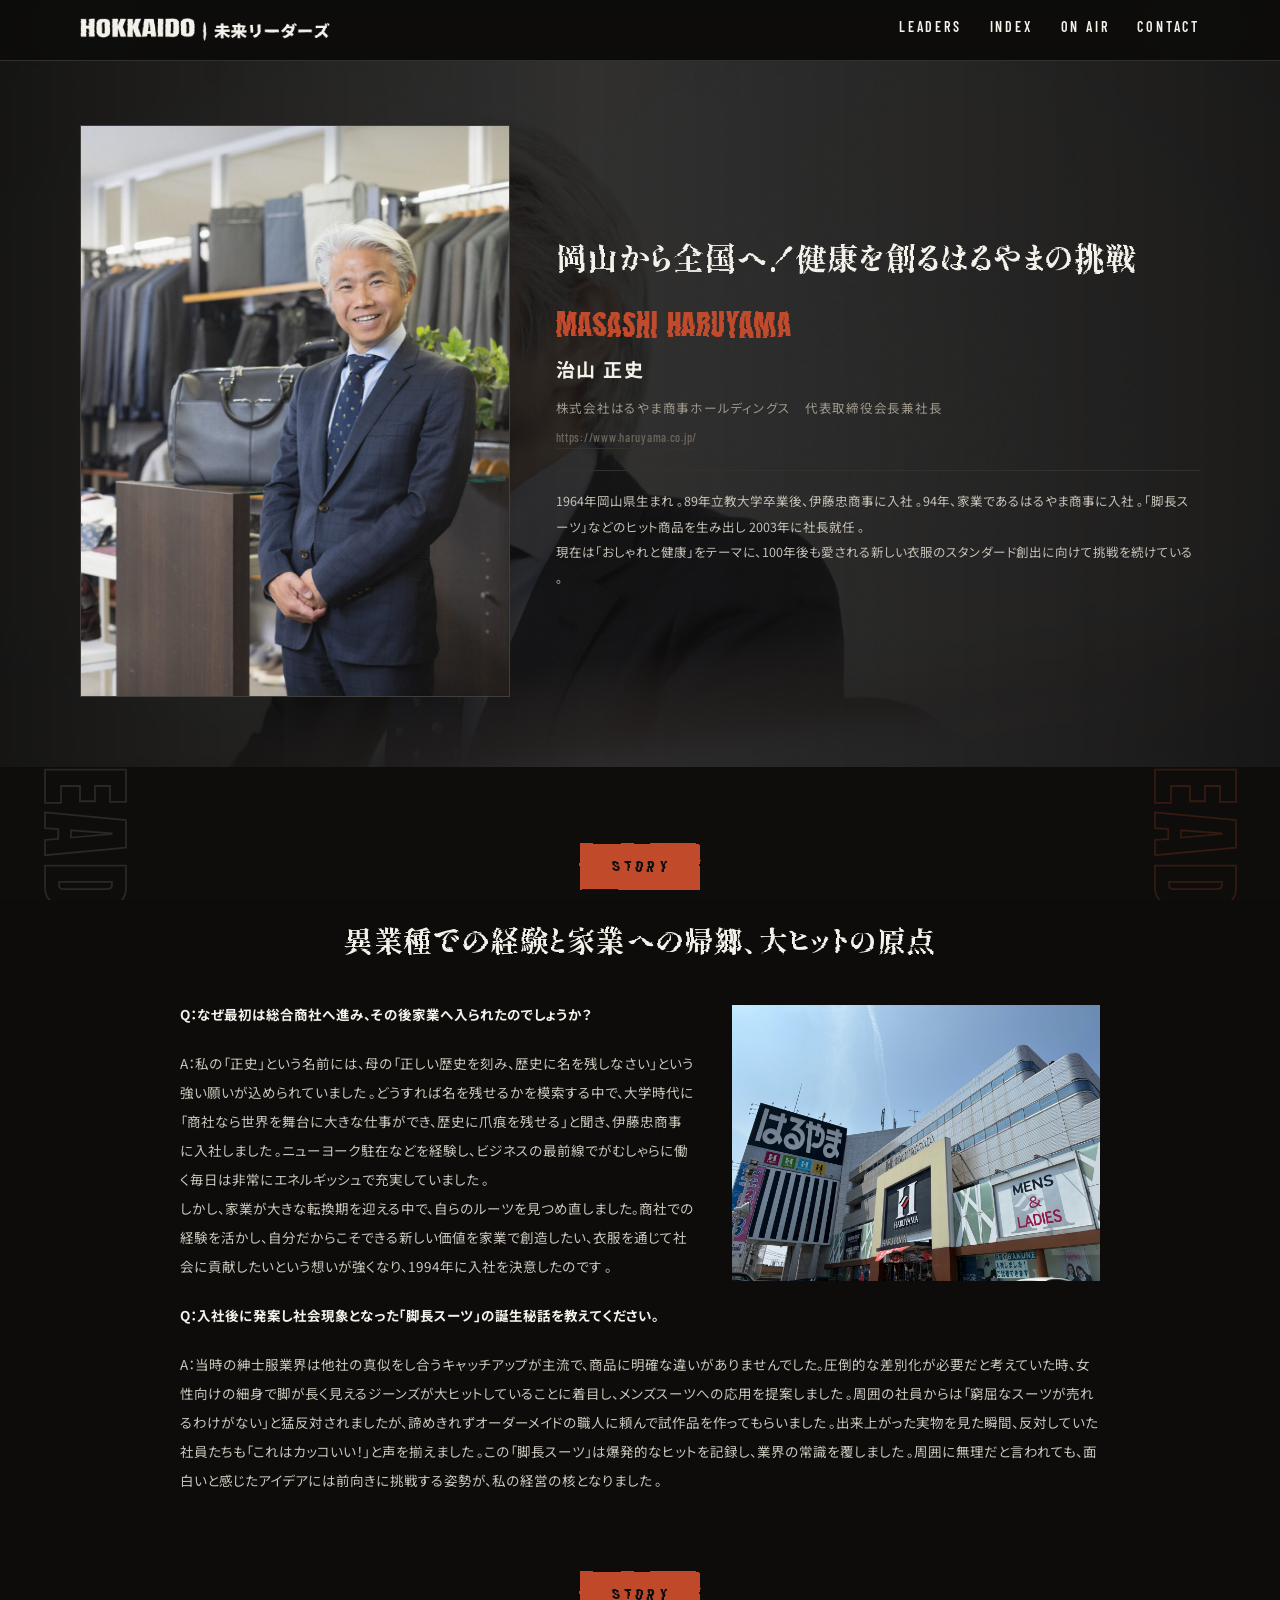
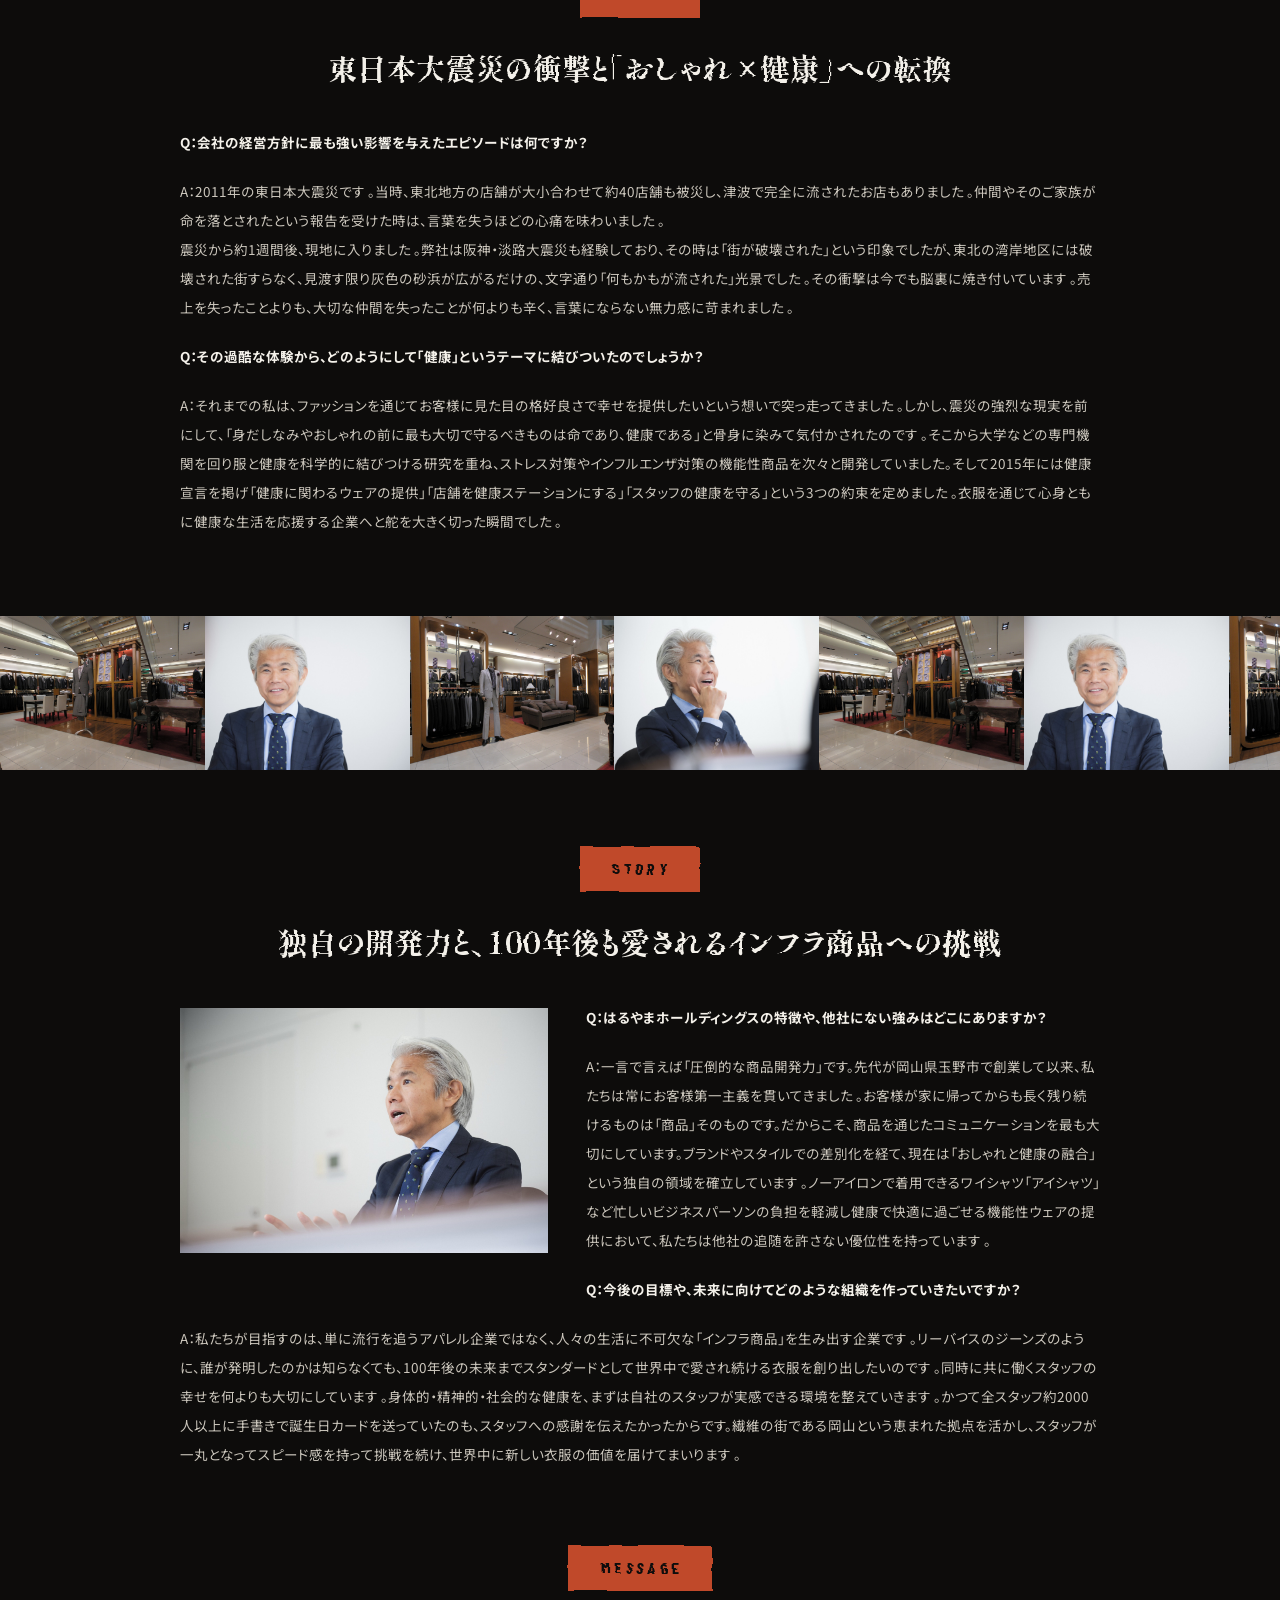
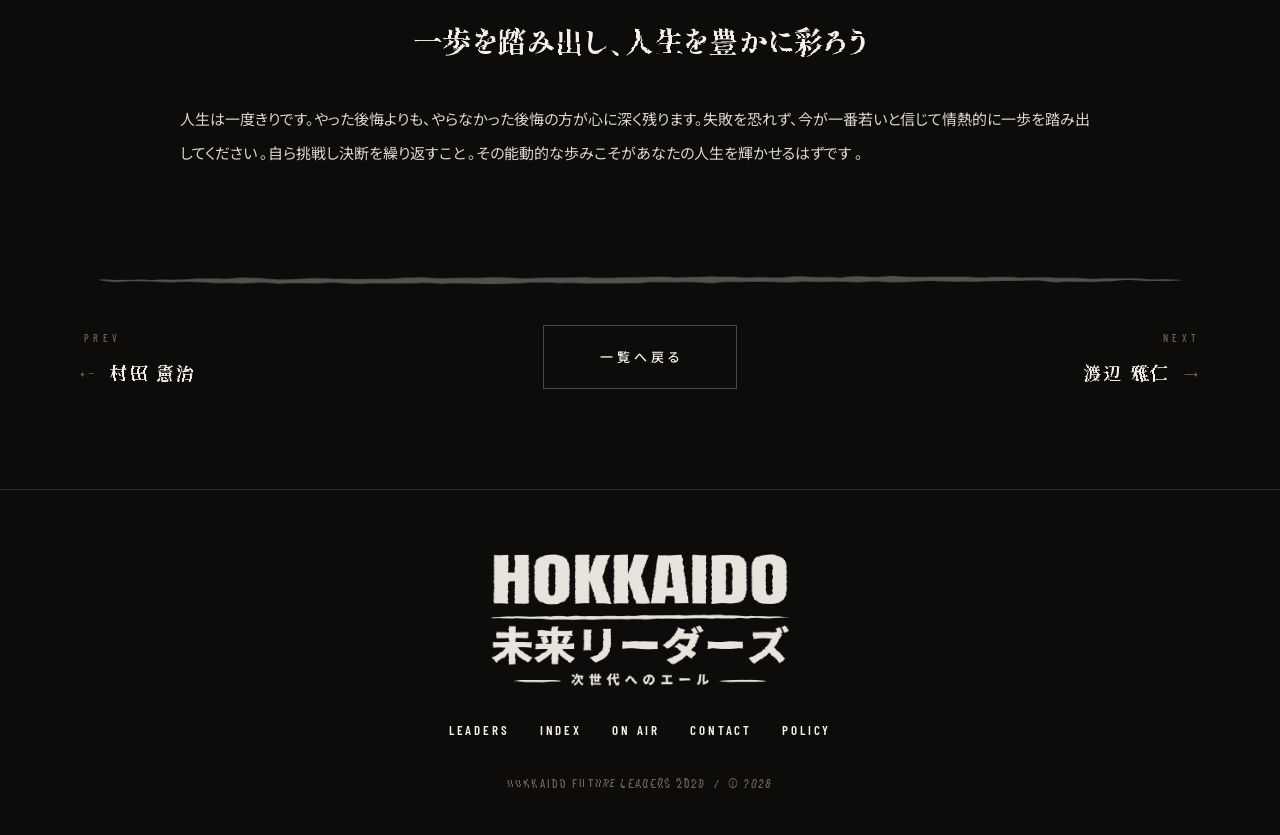
==== article.html @ ce57f274 "HOKKAIDO 未来リーダーズ 静的サイト一式 - トップ / 記事 / ポリシー / お問い合わせの 4 ページ - 記事は article.html?id=<slug> の 1 テンプレート +" ====
<!DOCTYPE html>
<html lang="ja">
<head>
<meta charset="utf-8">
<meta name="viewport" content="width=device-width,initial-scale=1">
<title>HOKKAIDO 未来リーダーズ</title>
<meta name="description" content="北海道には、未来を創造するリーダーがいる。各地で事業を営む30人の言葉を記録するインタビューメディア。">
<link rel="preconnect" href="https://fonts.googleapis.com">
<link rel="preconnect" href="https://fonts.gstatic.com" crossorigin>
<link href="https://fonts.googleapis.com/css2?family=Anton&family=Barlow+Condensed:wght@500;600;700&family=Noto+Sans+JP:wght@400;500;700;900&family=Shippori+Mincho:wght@600;800&display=swap" rel="stylesheet">
<link rel="stylesheet" href="assets/css/style.css">
</head>
<body>

<!-- ロゴと同じ荒れた質感をつくるフィルター群 -->
<svg class="u-defs" aria-hidden="true" focusable="false"><defs>
  <filter id="rough" x="-8%" y="-18%" width="116%" height="136%">
    <feTurbulence type="fractalNoise" baseFrequency="0.011 0.08" numOctaves="3" seed="7" result="n"/>
    <feDisplacementMap in="SourceGraphic" in2="n" scale="9" xChannelSelector="R" yChannelSelector="G"/>
  </filter>
  <filter id="rough-s" x="-6%" y="-14%" width="112%" height="128%">
    <feTurbulence type="fractalNoise" baseFrequency="0.018 0.11" numOctaves="2" seed="3" result="n"/>
    <feDisplacementMap in="SourceGraphic" in2="n" scale="4.2" xChannelSelector="R" yChannelSelector="G"/>
  </filter>
</defs></svg>

<header class="l-header">
  <div class="l-header__bar">
    <a class="l-header__logo" href="index.html"><img src="assets/img/logo_h_white.png" alt="HOKKAIDO 未来リーダーズ"></a>
    <nav class="l-header__nav">
      <a href="index.html#leaders">LEADERS</a><a href="index.html#index">INDEX</a>
      <a href="index.html#media">ON AIR</a><a href="contact.html">CONTACT</a>
    </nav>
  </div>
</header>

<!-- 中身は assets/js/data.js のデータから assets/js/article.js が生成します -->
<main id="article"></main>

<footer class="l-footer">
  <div class="l-wrap">
    <img class="l-footer__logo" src="assets/img/logo_white.png" alt="HOKKAIDO 未来リーダーズ">
    <nav class="l-footer__nav"><a href="index.html#leaders">LEADERS</a><a href="index.html#index">INDEX</a><a href="index.html#media">ON AIR</a><a href="contact.html">CONTACT</a><a href="policy.html">POLICY</a></nav>
    <p class="l-footer__cr">HOKKAIDO FUTURE LEADERS 2026 &nbsp;/&nbsp; &copy; 2026</p>
  </div>
</footer>

<script src="assets/js/site.js"></script>
<script src="assets/js/data.js"></script>
<script src="assets/js/article.js"></script>
</body>
</html>
---- assets/css/style.css ----
@charset "utf-8";

/* ============================================================
   Foundation
   ============================================================ */
:root{
  --bg:#0D0C0B;
  --panel:#1A1917;
  --panel-2:#211F1D;
  --line:#332F2B;
  --paper:#F4F1EA;
  --ash:#9C9689;
  --ash-2:#6B655C;
  --accent:#C0492A;

  --wrap:1200px;
  --gut:40px;

  --f-dp:"Anton",sans-serif;
  --f-en:"Barlow Condensed",sans-serif;
  --f-jp:"Noto Sans JP",sans-serif;
  --f-mc:"Shippori Mincho",serif;

  /* ロゴと同じ手描き罫線（mask 用。file:// でも読めるよう埋め込み） */
  --rule-wide:url("[data-uri]");
  --rule-short:url("[data-uri]");
}
*,*::before,*::after{box-sizing:border-box}
html{scroll-behavior:smooth;scroll-snap-type:y proximity}
/* 画面いっぱいの 2 セクションだけピタッと止める */
.p-hero,.p-intro{scroll-snap-align:start;scroll-snap-stop:always}
@media (max-width:1100px){html{scroll-snap-type:none}}
@media (prefers-reduced-motion:reduce){html{scroll-snap-type:none;scroll-behavior:auto}}
body{
  margin:0;background:var(--bg);color:var(--paper);
  font-family:var(--f-jp);line-height:1.9;
  font-feature-settings:"palt" 1;-webkit-font-smoothing:antialiased;
}
img{display:block;max-width:100%;height:auto}
a{color:inherit;text-decoration:none}
ul,ol,dl,dd{margin:0;padding:0;list-style:none}
h1,h2,h3,p,figure,dl{margin:0}

/* ============================================================
   Layout
   ============================================================ */
.l-wrap{max-width:var(--wrap);margin-inline:auto;padding-inline:var(--gut);position:relative;z-index:2}

/* ---- 縦に流れるロゴタイプ ---- */
.l-rail{position:fixed;top:0;height:100vh;width:270px;overflow:hidden;z-index:1;
  pointer-events:none;user-select:none}
.l-rail--left{left:0}
.l-rail--right{right:0}
.l-rail__track{position:absolute;top:0;left:0;writing-mode:vertical-rl;white-space:nowrap;
  font-family:var(--f-dp);font-weight:400;font-size:150px;line-height:270px;letter-spacing:.06em;
  color:transparent;-webkit-text-stroke:1.8px rgba(244,241,234,.12);
  animation:rail-scroll 150s linear infinite}
.l-rail--right .l-rail__track{animation-direction:reverse;
  -webkit-text-stroke-color:rgba(192,73,42,.22)}
@keyframes rail-scroll{from{transform:translateY(0)}to{transform:translateY(-50%)}}

/* ---- 1 文字ずつ出す（タイプライター） ---- */
.u-t{opacity:0;transition:opacity .28s ease}
.u-t.is-on{opacity:1}

/* ---- スクロール連動の出方（クラスは JS が付与） ---- */
.js-up{opacity:0;transform:translateY(22px);
  transition:opacity .8s ease,transform .8s cubic-bezier(.2,.7,.2,1)}
.js-left{opacity:0;transform:translateX(-26px);
  transition:opacity .7s ease,transform .7s cubic-bezier(.2,.7,.2,1)}
/* ワイプは要素自体を clip せず、上に被せた幕を動かす
   （clip-path で潰すと IntersectionObserver が画面外と判定してしまうため） */
.js-mask{position:relative;overflow:hidden}
.js-mask::after{content:"";position:absolute;inset:0;z-index:6;background:var(--bg);
  transform:translateY(0);transition:transform 1.05s cubic-bezier(.2,.7,.2,1)}
.js-pop{opacity:0;transform:scale(.92);
  transition:opacity .55s ease,transform .55s cubic-bezier(.2,1.3,.4,1)}
.js-up.is-in,.js-left.is-in,.js-pop.is-in{opacity:1;transform:none}
.js-mask.is-in::after{transform:translateY(-101%)}

/* ---- ヒーローの登場（CSS だけで完結） ---- */
.p-hero__logo{animation:hero-in 1.15s cubic-bezier(.2,.7,.2,1) both}
.p-hero__cap{animation:hero-in .9s .38s cubic-bezier(.2,.7,.2,1) both}
@keyframes hero-in{from{opacity:0;transform:translateY(28px) scale(.98)}to{opacity:1;transform:none}}

/* ---- 上端のスクロール進捗バー ---- */
.l-progress{position:fixed;top:0;left:0;right:0;height:2px;z-index:70;pointer-events:none}
.l-progress i{display:block;height:100%;width:0;background:var(--accent)}

@media (prefers-reduced-motion:reduce){
  .l-rail__track,.p-hero__track{animation:none}
  .p-hero__logo,.p-hero__cap{animation:none}
  .js-up,.js-left,.js-pop{opacity:1;transform:none;transition:none}
  .js-mask::after{display:none}
}
@media (max-width:1700px){.l-rail{width:220px}.l-rail__track{font-size:122px;line-height:220px}}
@media (max-width:1440px){.l-rail{width:170px}.l-rail__track{font-size:94px;line-height:170px}}
@media (max-width:1200px){.l-rail{width:120px}.l-rail__track{font-size:66px;line-height:120px}}
@media (max-width:900px){.l-rail{display:none}}

.l-header{position:sticky;top:0;z-index:60;background:rgba(13,12,11,.92);
  backdrop-filter:blur(8px);border-bottom:1px solid var(--line)}
.l-header__bar{max-width:var(--wrap);margin-inline:auto;padding:14px var(--gut);
  display:flex;align-items:center;justify-content:space-between;gap:24px;
  transition:padding .3s ease}
.l-header.is-scrolled .l-header__bar{padding-top:8px;padding-bottom:8px}
.l-header__logo img{width:250px;transition:width .3s ease}
.l-header.is-scrolled .l-header__logo img{width:200px}
.l-header__nav{display:flex;gap:28px;font-family:var(--f-en);font-weight:600;
  font-size:14px;letter-spacing:.2em}
.l-header__nav a{padding-bottom:3px;border-bottom:2px solid transparent;transition:.2s}
.l-header__nav a:hover{border-bottom-color:var(--accent)}

.l-footer{border-top:1px solid var(--line);padding:64px 0 40px;text-align:center}
.l-footer__logo{width:300px;margin-inline:auto;opacity:.95}
.l-footer__nav{display:flex;justify-content:center;gap:30px;margin-top:32px;
  font-family:var(--f-en);font-weight:600;font-size:13px;letter-spacing:.22em}
.l-footer__cr{margin-top:30px;font-family:var(--f-en);font-weight:500;
  font-size:12px;letter-spacing:.18em;color:var(--ash-2)}

/* ============================================================
   Component
   ============================================================ */
/* ---- ロゴと同じ荒れた輪郭 ----
   SVG フィルター（#rough / #rough-s）で見出しのエッジをちぎれた質感にする。
   小さい文字に掛けると可読性が落ちるので、表示用の大きな文字だけに当てる。 */
.u-defs{position:absolute;width:0;height:0;overflow:hidden}
.p-intro__key,
.p-display__ttl,
.c-shead__en,
.p-page__en{filter:url(#rough)}
.p-hero__cap,
.p-display__sub,
.p-lead__catch,
.p-lead__en,
.p-spot__ttl,
.p-art__prev em,.p-art__next em,
.c-p__jp,
.c-idx__row .en,
.l-footer__cr,
.c-chip,
.c-p__en{filter:url(#rough-s)}

/* 全面に薄いざらつきを重ねる */
.u-grain{position:fixed;inset:0;z-index:80;pointer-events:none;opacity:.07;
  mix-blend-mode:overlay;background-repeat:repeat;background-size:260px 260px;
  background-image:url("data:image/svg+xml;utf8,%3Csvg xmlns=\'http://www.w3.org/2000/svg\' width=\'260\' height=\'260\'%3E%3Cfilter id=\'g\'%3E%3CfeTurbulence type=\'fractalNoise\' baseFrequency=\'0.9\' numOctaves=\'4\' stitchTiles=\'stitch\'/%3E%3C/filter%3E%3Crect width=\'100%25\' height=\'100%25\' filter=\'url(%23g)\'/%3E%3C/svg%3E")}

/* ---- ロゴと同じ手描きの罫線 ----
   ロゴ素材（rule_wide / rule_short）を mask として使い、色だけ差し替えて罫線にする。
   直線の border を置き換えることで、ロゴの荒々しい質感を各所に効かせる。 */
.u-rule{--rule:var(--rule-wide);
  display:block;height:11px;background:currentColor;
  -webkit-mask:var(--rule) no-repeat center/100% 100%;
          mask:var(--rule) no-repeat center/100% 100%}

/* ---- ボタン共通 ----
   細いヘアライン枠。ホバーで左から白がスライドして反転し、字間がわずかに開く。
   個別の指定はフォントとサイズ、--ls（基準の字間）だけ上書きすれば揃います。 */
.c-btn,
.p-display__nav a,
.p-contact__btn,
.c-form__btn,
.p-art__idx,
.p-art__404 a{
  --ls:.24em;
  position:relative;z-index:0;display:inline-flex;align-items:center;justify-content:center;
  gap:16px;padding:18px 46px;background:transparent;color:var(--paper);cursor:pointer;
  border:1px solid rgba(244,241,234,.26);border-radius:0;letter-spacing:var(--ls);
  transition:color .35s ease,border-color .35s ease,letter-spacing .35s ease}
.c-btn::before,
.p-display__nav a::before,
.p-contact__btn::before,
.c-form__btn::before,
.p-art__idx::before,
.p-art__404 a::before{
  content:"";position:absolute;inset:0;z-index:-1;background:var(--paper);
  transform:scaleX(0);transform-origin:right center;
  transition:transform .45s cubic-bezier(.2,.7,.2,1)}
.c-btn:hover,
.p-display__nav a:hover,
.p-contact__btn:hover,
.c-form__btn:hover,
.p-art__idx:hover,
.p-art__404 a:hover{
  color:var(--bg);border-color:var(--paper);letter-spacing:calc(var(--ls) + .04em)}
.c-btn:hover::before,
.p-display__nav a:hover::before,
.p-contact__btn:hover::before,
.c-form__btn:hover::before,
.p-art__idx:hover::before,
.p-art__404 a:hover::before{transform:scaleX(1);transform-origin:left center}

.c-shead{position:relative;display:flex;align-items:baseline;gap:20px;
  padding-bottom:22px;margin-bottom:36px;color:var(--paper)}
.c-shead::after{content:"";position:absolute;left:0;right:0;bottom:0;height:10px;opacity:.34;
  background:currentColor;
  -webkit-mask:var(--rule-wide) no-repeat center/100% 100%;
          mask:var(--rule-wide) no-repeat center/100% 100%}
.c-shead__en{font-family:var(--f-dp);font-weight:400;font-size:38px;letter-spacing:.03em;line-height:1}
.c-shead__en--lg{font-size:34px;line-height:1.2}
.c-shead__ja{font-size:13px;color:var(--ash);letter-spacing:.2em}

/* ---- group heading : Forbes 式のキーライン ---- */

/* ---- person ---- */
.c-row{display:grid;grid-template-columns:repeat(5,1fr);gap:22px;align-items:start}
.c-p--down{margin-top:64px}
.c-p__ph{position:relative;aspect-ratio:3/4;overflow:hidden;background:var(--panel-2)}
.c-p__ph img{position:absolute;inset:0;width:100%;height:100%;object-fit:cover;object-position:50% 22%;
  z-index:1;transition:transform .55s}
.c-p__link:hover .c-p__ph img{transform:scale(1.045)}
.c-p__ph::after{content:"";position:absolute;inset:0;z-index:2;
  background:linear-gradient(to top,rgba(8,7,6,.9) 0%,rgba(8,7,6,0) 52%)}
.c-p__en{position:absolute;left:12px;bottom:11px;z-index:3;font-family:var(--f-dp);
  font-weight:400;font-size:22px;line-height:1.04;letter-spacing:.02em;color:var(--paper)}
.c-p__jp{font-size:16px;font-weight:700;letter-spacing:.08em;margin-top:13px}
.c-p__co{font-size:11.5px;line-height:1.7;color:var(--ash);margin-top:5px}
.c-p__co span{color:var(--ash-2)}
.c-p__link:hover .c-p__ph{filter:brightness(1.14)}
.c-p__jp,.c-p__co{transition:color .25s}
.c-p__link:hover .c-p__jp{color:var(--accent)}
.c-p__ph{transition:filter .35s}

/* ---- index list ---- */
.c-idx{border-top:1px solid var(--line)}
.c-idx__row a{display:grid;grid-template-columns:1.15fr .9fr 1.5fr .9fr;gap:18px;
  align-items:baseline;padding:14px 4px;border-bottom:1px solid var(--line);transition:background .18s}
.c-idx__row a:hover{background:var(--panel)}
.c-idx__row .en{font-family:var(--f-dp);font-size:14px;letter-spacing:.04em}
.c-idx__row .jp{font-size:14px;font-weight:700;letter-spacing:.06em}
.c-idx__row .co{font-size:12.5px;color:var(--ash)}
.c-idx__row .ar{font-family:var(--f-en);font-weight:600;font-size:12.5px;color:var(--ash-2);
  text-align:right;letter-spacing:.14em}

/* ============================================================
   Project
   ============================================================ */
/* ---- hero ---- */
.p-hero{position:relative;z-index:2;height:100vh;min-height:560px;overflow:hidden;display:flex;
  align-items:center;justify-content:center}
.p-hero__strip{position:absolute;inset:0;overflow:hidden}
.p-hero__track{display:flex;height:100%;width:max-content;
  animation-name:strip-scroll;animation-timing-function:linear;animation-iteration-count:infinite}
.p-hero__track img{flex:none;width:20vw;height:100%;object-fit:cover;object-position:50% 22%;
  filter:grayscale(1) contrast(1.08) brightness(.92);opacity:.62}
.p-hero__veil{position:absolute;inset:0;
  background:
    radial-gradient(58% 46% at 50% 50%,rgba(10,9,8,.86) 0%,rgba(10,9,8,.30) 100%),
    linear-gradient(to bottom,rgba(10,9,8,.58) 0%,rgba(10,9,8,.74) 58%,rgba(13,12,11,1) 100%)}
.p-hero__body{position:relative;z-index:3;text-align:center;padding:0 var(--gut)}
.p-hero__logo{width:660px;max-width:100%;margin-inline:auto}
.p-hero__cap{margin-top:30px;font-family:var(--f-jp);font-weight:700;
  font-size:15px;letter-spacing:.26em}

/* ---- intro ---- */
.p-intro{position:relative;background:var(--panel);overflow:hidden;
  min-height:100vh;display:flex;align-items:center;padding:96px 0}
.p-intro > .l-wrap{width:100%}
/* 和文コピーを縦書きにして中央へ */
.p-intro__grid{display:flex;justify-content:center;align-items:center}
.p-intro__copy{writing-mode:vertical-rl;text-orientation:mixed;
  font-family:var(--f-mc);font-weight:600;font-size:clamp(19px,1.95vw,31px);
  line-height:2.6;letter-spacing:.16em;text-align:start}

/* ---- display band : 巨大見出し + タブ ---- */
.p-display{position:relative;text-align:center;overflow:hidden;
  padding:clamp(120px,13vh,200px) 0 clamp(110px,11vh,170px)}
.p-display > .l-wrap{max-width:1440px}
.p-display__ttl{display:flex;align-items:center;justify-content:center;gap:clamp(20px,3vw,44px);
  font-family:var(--f-dp);font-weight:400;font-size:clamp(44px,6.4vw,106px);line-height:1;
  letter-spacing:.13em;text-indent:.13em}
.p-display__ttl::before,.p-display__ttl::after{content:"";flex:none;
  width:min(220px,15vw);height:13px;background:var(--accent);
  -webkit-mask:var(--rule-short) no-repeat center/100% 100%;
          mask:var(--rule-short) no-repeat center/100% 100%}
.p-display__ttl::after{transform:scaleX(-1)}
.p-display__sub{margin-top:clamp(20px,2.4vw,38px);font-family:var(--f-mc);font-weight:800;
  font-size:clamp(17px,1.9vw,30px);letter-spacing:.22em;text-indent:.22em}

/* グループへのボタン */
.p-display__nav{display:flex;flex-wrap:wrap;justify-content:center;gap:14px;
  margin-top:clamp(48px,5.5vw,84px)}
.p-display__nav a{--ls:.22em;font-family:var(--f-en);font-weight:700;font-size:15px;
  padding:15px 32px;text-indent:var(--ls)}

/* ---- groups : Forbes 式パネル ---- */
.p-group{padding:clamp(52px,6vw,88px) 0 0}
.c-ghead{position:relative;display:flex;align-items:baseline;gap:20px;
  padding:20px 4px;margin-bottom:0;color:var(--accent)}
.c-ghead::before,.c-ghead::after{content:"";position:absolute;left:0;right:0;height:11px;
  background:currentColor;
  -webkit-mask:var(--rule-wide) no-repeat center/100% 100%;
          mask:var(--rule-wide) no-repeat center/100% 100%}
.c-ghead::before{top:0}
.c-ghead::after{bottom:0;transform:scaleX(-1)}
.c-ghead__ttl{position:relative;font-family:var(--f-dp);font-weight:400;font-size:29px;
  letter-spacing:.06em;line-height:1.1;color:var(--accent)}
.c-panel{position:relative;background:var(--panel);padding:52px 34px 60px;overflow:hidden}
.c-row{position:relative;z-index:2}

/* ---- index / on air / contact ---- */
.p-index{padding:86px 0}
/* ---- 放送局のご紹介（バナー枠） ---- */
.p-media{background:var(--panel);padding:92px 0}
.p-media__lead{font-size:14.5px;line-height:2.2;color:#DAD6CD;max-width:760px}
.p-media__list{display:grid;grid-template-columns:repeat(2,1fr);gap:20px;margin-top:38px}
.c-bnr{display:flex;flex-direction:column;justify-content:center;min-height:186px;
  padding:26px 28px;background:var(--panel-2);border:1px solid var(--line);
  transition:border-color .25s,background .25s,transform .25s}
.c-bnr:hover{border-color:var(--accent);background:#252220;transform:translateY(-3px)}
.c-bnr__logo{display:block;margin-bottom:18px}
.c-bnr__logo img{height:46px;width:auto;max-width:100%;object-fit:contain}
.c-bnr__logo--blend img{mix-blend-mode:screen}   /* 黒背景つきロゴを地に馴染ませる */
.c-bnr__note{font-size:12px;color:var(--ash);letter-spacing:.06em}
.c-bnr__go{display:inline-flex;align-items:center;gap:12px;margin-top:16px;
  font-family:var(--f-en);font-weight:600;font-size:12.5px;letter-spacing:.22em;color:var(--ash-2)}
.c-bnr__go i{display:block;width:32px;height:1px;background:currentColor;transition:width .25s}
.c-bnr:hover .c-bnr__go{color:var(--accent)}
.c-bnr:hover .c-bnr__go i{width:54px}

.p-contact{padding:78px 0;text-align:center}
.p-contact__lead{font-size:15px;letter-spacing:.06em}
.p-contact__btn{--ls:.26em;margin-top:26px;font-family:var(--f-en);font-weight:600;font-size:15px}
.p-contact__btn i{display:block;width:36px;height:1px;background:currentColor;transition:width .3s}
.p-contact__btn:hover i{width:58px}

/* ---- 下層ページ（policy / contact） ---- */
.p-page{padding:72px 0 96px}
.p-page__head{position:relative;padding-bottom:26px;margin-bottom:48px;color:var(--paper)}
.p-page__head::after{content:"";position:absolute;left:0;right:0;bottom:0;height:10px;opacity:.34;
  background:currentColor;
  -webkit-mask:var(--rule-wide) no-repeat center/100% 100%;
          mask:var(--rule-wide) no-repeat center/100% 100%}
.p-page__en{font-family:var(--f-dp);font-weight:400;font-size:44px;line-height:1;letter-spacing:.08em}
.p-page__ja{margin-top:12px;font-size:13px;letter-spacing:.22em;color:var(--ash)}
.p-page__body{max-width:820px}
.p-page__lead{font-size:15px;line-height:2.2;color:#DAD6CD;max-width:820px}
.p-page__body h2{margin:44px 0 14px;padding-left:14px;font-size:17px;font-weight:700;
  letter-spacing:.06em;border-left:4px solid var(--accent)}
.p-page__body p{font-size:14.5px;line-height:2.15;color:#CBC6BC;margin-bottom:16px}
.p-page__body ul{margin:0 0 16px;padding-left:1.1em;list-style:disc}
.p-page__body li{font-size:14.5px;line-height:2.1;color:#CBC6BC;margin-bottom:4px}
.p-page__body a{color:var(--accent);border-bottom:1px solid currentColor;overflow-wrap:anywhere}
.p-page__spec{margin-top:48px;border-top:1px solid var(--line)}
.p-page__spec > div{display:grid;grid-template-columns:120px 1fr;gap:16px;
  padding:13px 0;border-bottom:1px solid var(--line)}
.p-page__spec dt{font-family:var(--f-en);font-weight:600;font-size:11.5px;
  letter-spacing:.2em;color:var(--ash-2)}
.p-page__spec dd{font-size:14px}

/* ---- フォーム ---- */
.c-form{max-width:720px;margin-top:36px}
.c-form__row{margin-bottom:26px}
.c-form__row label{display:flex;align-items:center;gap:10px;margin-bottom:9px;
  font-size:12.5px;letter-spacing:.12em;color:var(--ash)}
.c-form__req{padding:2px 8px;background:var(--accent);color:var(--bg);
  font-family:var(--f-en);font-weight:700;font-size:10px;letter-spacing:.14em}
.c-form input[type=text],.c-form input[type=email],.c-form select,.c-form textarea{
  width:100%;padding:14px 16px;background:var(--panel);color:var(--paper);
  border:1px solid var(--line);border-radius:0;font-family:inherit;font-size:14.5px;
  line-height:1.8;transition:border-color .25s,background .25s}
.c-form input:focus,.c-form select:focus,.c-form textarea:focus{
  outline:none;border-color:var(--accent);background:var(--panel-2)}
.c-form textarea{min-height:190px;resize:vertical}
.c-form__check{display:flex;align-items:flex-start;gap:11px;font-size:13.5px;
  line-height:1.9;color:#CBC6BC;margin:30px 0}
.c-form__check input{margin-top:6px;accent-color:var(--accent)}
.c-form__btn{--ls:.26em;font-family:var(--f-en);font-weight:700;font-size:15px}
.c-form__btn i{display:block;width:34px;height:1px;background:currentColor;transition:width .3s}
.c-form__btn:hover i{width:56px}
.c-form__note{margin-top:20px;font-size:12.5px;line-height:2;color:var(--ash-2)}

@media (max-width:680px){
  .p-page__en{font-size:30px}
  .p-page__spec > div{grid-template-columns:1fr;gap:4px}
}

/* ---- article ---- */
/* ヒーロー（背景写真＋人物） */
.p-lead{position:relative;z-index:2;padding:64px 0 70px;overflow:hidden}
.p-lead__bg{position:absolute;inset:0;z-index:0}
.p-lead__bg img{width:100%;height:118%;position:absolute;top:-9%;left:0;
  object-fit:cover;filter:saturate(.72);will-change:transform}
.p-lead__bg::after{content:"";position:absolute;inset:0;
  background:linear-gradient(to right,rgba(13,12,11,.95) 0%,rgba(13,12,11,.84) 46%,rgba(13,12,11,.93) 100%)}
.p-lead__grid{display:grid;grid-template-columns:.8fr 1.2fr;gap:46px;align-items:center}
.p-lead__ph{aspect-ratio:3/4;overflow:hidden;background:var(--panel-2);
  border:1px solid rgba(244,241,234,.14)}
.p-lead__ph img{width:100%;height:100%;object-fit:cover;object-position:50% 22%}
.p-lead__catch{font-family:var(--f-mc);font-weight:800;font-size:31px;line-height:1.62;
  margin:0 0 28px;letter-spacing:.02em}
.p-lead__en{font-family:var(--f-dp);font-weight:400;font-size:29px;line-height:1.1;
  letter-spacing:.03em;color:var(--accent)}
.p-lead__jp{font-size:19px;font-weight:700;letter-spacing:.1em;margin-top:9px}
.p-lead__co{font-size:12.5px;line-height:1.9;color:var(--ash);margin-top:9px;letter-spacing:.06em}
.p-lead__site{display:inline-block;margin-top:5px;font-family:var(--f-en);font-weight:500;
  font-size:12px;letter-spacing:.06em;color:var(--ash-2);border-bottom:1px solid var(--line);
  overflow-wrap:anywhere}
.p-lead__prof{font-size:12.5px;line-height:2.05;color:#C4BFB5;margin-top:20px;
  padding-top:17px;border-top:1px solid var(--line)}

/* SPOTLIGHT 章 */
.p-spot{padding:76px 0 0}
.c-chip{display:block;width:fit-content;margin-inline:auto;padding:8px 28px;
  background:var(--accent);color:var(--bg);font-family:var(--f-en);font-weight:700;
  font-size:16px;letter-spacing:.28em;text-indent:.28em}
.p-spot__ttl{margin-top:26px;text-align:center;font-family:var(--f-mc);font-weight:800;
  font-size:29px;line-height:1.6;letter-spacing:.02em}
.p-spot__text{max-width:920px;margin:38px auto 0}
.p-spot__text::after{content:"";display:block;clear:both}
.p-spot__ph{width:40%;margin:5px 0 24px 38px;float:right}
.p-spot__ph--l{float:left;margin:5px 38px 24px 0}
.p-spot__ph img{width:100%}
.p-spot__text p{font-size:13.5px;line-height:2.15;color:#CBC6BC;margin-bottom:20px}
.p-spot__text p:last-child{margin-bottom:0}
.p-spot__q{color:var(--paper)!important;font-weight:700}
.p-spot--msg .p-spot__text p{font-size:15px;line-height:2.3;color:#DAD6CD}

/* 全幅フォトストリップ（連続スクロール） */
.p-strip{position:relative;z-index:2;margin-top:80px;overflow:hidden}
.p-strip__track{display:flex;width:max-content;
  animation-name:strip-scroll;animation-timing-function:linear;animation-iteration-count:infinite}
.p-strip img{flex:none;width:16vw;aspect-ratio:4/3;object-fit:cover}
@keyframes strip-scroll{from{transform:translateX(0)}to{transform:translateX(-50%)}}
@media (prefers-reduced-motion:reduce){
  .p-strip{overflow-x:auto}
  .p-strip__track{animation:none}
}

/* データが見つからないとき */
.p-art__404{padding:120px 0;text-align:center}
.p-art__404 p{font-size:15px;color:var(--ash)}
.p-art__404 a{--ls:.22em;margin-top:24px;font-family:var(--f-en);font-weight:600;
  font-size:13px;text-indent:var(--ls)}

/* 前後ナビ */
.p-art__nav{position:relative;margin-top:104px;padding:50px 0 100px;
  display:grid;grid-template-columns:1fr auto 1fr;align-items:center;gap:44px}
.p-art__nav::before{content:"";position:absolute;left:0;right:0;top:0;height:10px;opacity:.3;
  background:var(--paper);
  -webkit-mask:var(--rule-wide) no-repeat center/100% 100%;
          mask:var(--rule-wide) no-repeat center/100% 100%}
.p-art__prev,.p-art__next{display:grid;gap:11px;color:var(--paper);
  transition:transform .4s cubic-bezier(.2,.7,.2,1),color .3s}
.p-art__prev{justify-self:start}
.p-art__next{justify-self:end;text-align:right}
.p-art__prev span,.p-art__next span{font-family:var(--f-en);font-weight:500;font-size:10.5px;
  letter-spacing:.4em;text-indent:.4em;color:var(--ash-2)}
.p-art__prev em,.p-art__next em{display:flex;align-items:baseline;gap:14px;font-style:normal;
  font-family:var(--f-mc);font-weight:800;font-size:18px;letter-spacing:.1em;line-height:1.5}
.p-art__next em{justify-content:flex-end}
.p-art__prev i,.p-art__next i{font-style:normal;font-size:14px;color:var(--ash-2);
  transition:color .3s}
.p-art__prev:hover{transform:translateX(-6px)}
.p-art__next:hover{transform:translateX(6px)}
.p-art__prev:hover i,.p-art__next:hover i{color:var(--accent)}

/* 一覧へ戻る */
.p-art__idx{--ls:.3em;padding:19px 52px;font-size:13px;font-weight:500;
  white-space:nowrap;text-indent:var(--ls)}

/* ============================================================
   Responsive
   ============================================================ */
@media (max-width:1100px){
  .p-lead__grid{grid-template-columns:1fr;gap:30px}
  .p-lead__ph{max-width:340px;aspect-ratio:3/4}
  .p-spot__ph{width:46%}
  .p-strip img{width:30vw}
  .p-intro__copy{font-size:clamp(18px,3.6vw,24px);line-height:2.3;letter-spacing:.12em}
  .c-panel{padding:40px 20px 46px}
  .c-row{grid-template-columns:repeat(3,1fr);gap:30px}
  .c-p--down{margin-top:0}
  .p-intro__grid{grid-template-columns:1fr;gap:34px}
  .p-media__list{grid-template-columns:1fr}
  .p-hero{height:100vh;min-height:480px}
  .p-hero__track img{width:30vw}
  .p-intro{min-height:auto;padding:78px 0}
}
@media (max-width:680px){
  .p-display{padding:78px 0 64px}
  .p-display__ttl{font-size:32px;gap:14px}
  .p-display__sub{font-size:15px}
  .p-display__nav{gap:8px}
  .p-display__nav a{padding:12px 18px;font-size:12.5px}
  :root{--gut:22px}
  .l-header__logo img{width:190px}
  .l-header__nav{display:none}
  .c-row{grid-template-columns:repeat(2,1fr);gap:22px}
  .p-hero{height:100svh;min-height:420px}
  .p-hero__track img{width:52vw}
  .p-hero__logo{width:100%}
  .p-hero__cap{font-size:12px;letter-spacing:.18em}
  .p-intro__key{font-size:28px}
  .p-intro__copy{font-size:16px;line-height:2.1}
  .c-ghead__ttl,.c-ghead__no{font-size:22px}
  .c-idx__row a{grid-template-columns:1fr;row-gap:2px}
  .c-idx__row .ar{text-align:left}
  .c-shead__en{font-size:28px}
  .p-lead__catch{font-size:22px}
  .p-lead__en{font-size:23px}
  .p-spot__ttl{font-size:21px}
  .p-art__nav{grid-template-columns:1fr;gap:26px;padding:32px 0 72px;justify-items:center}
  .p-art__prev,.p-art__next{justify-self:center;text-align:center}
  .p-art__prev em,.p-art__next em{justify-content:center;font-size:16px}
  .p-art__prev span,.p-art__next span{text-align:center}
  .p-art__idx{padding:16px 32px;letter-spacing:.22em}
  .p-strip img{width:46vw}
  .p-spot__ph{float:none;width:100%;margin:0 0 24px}
}
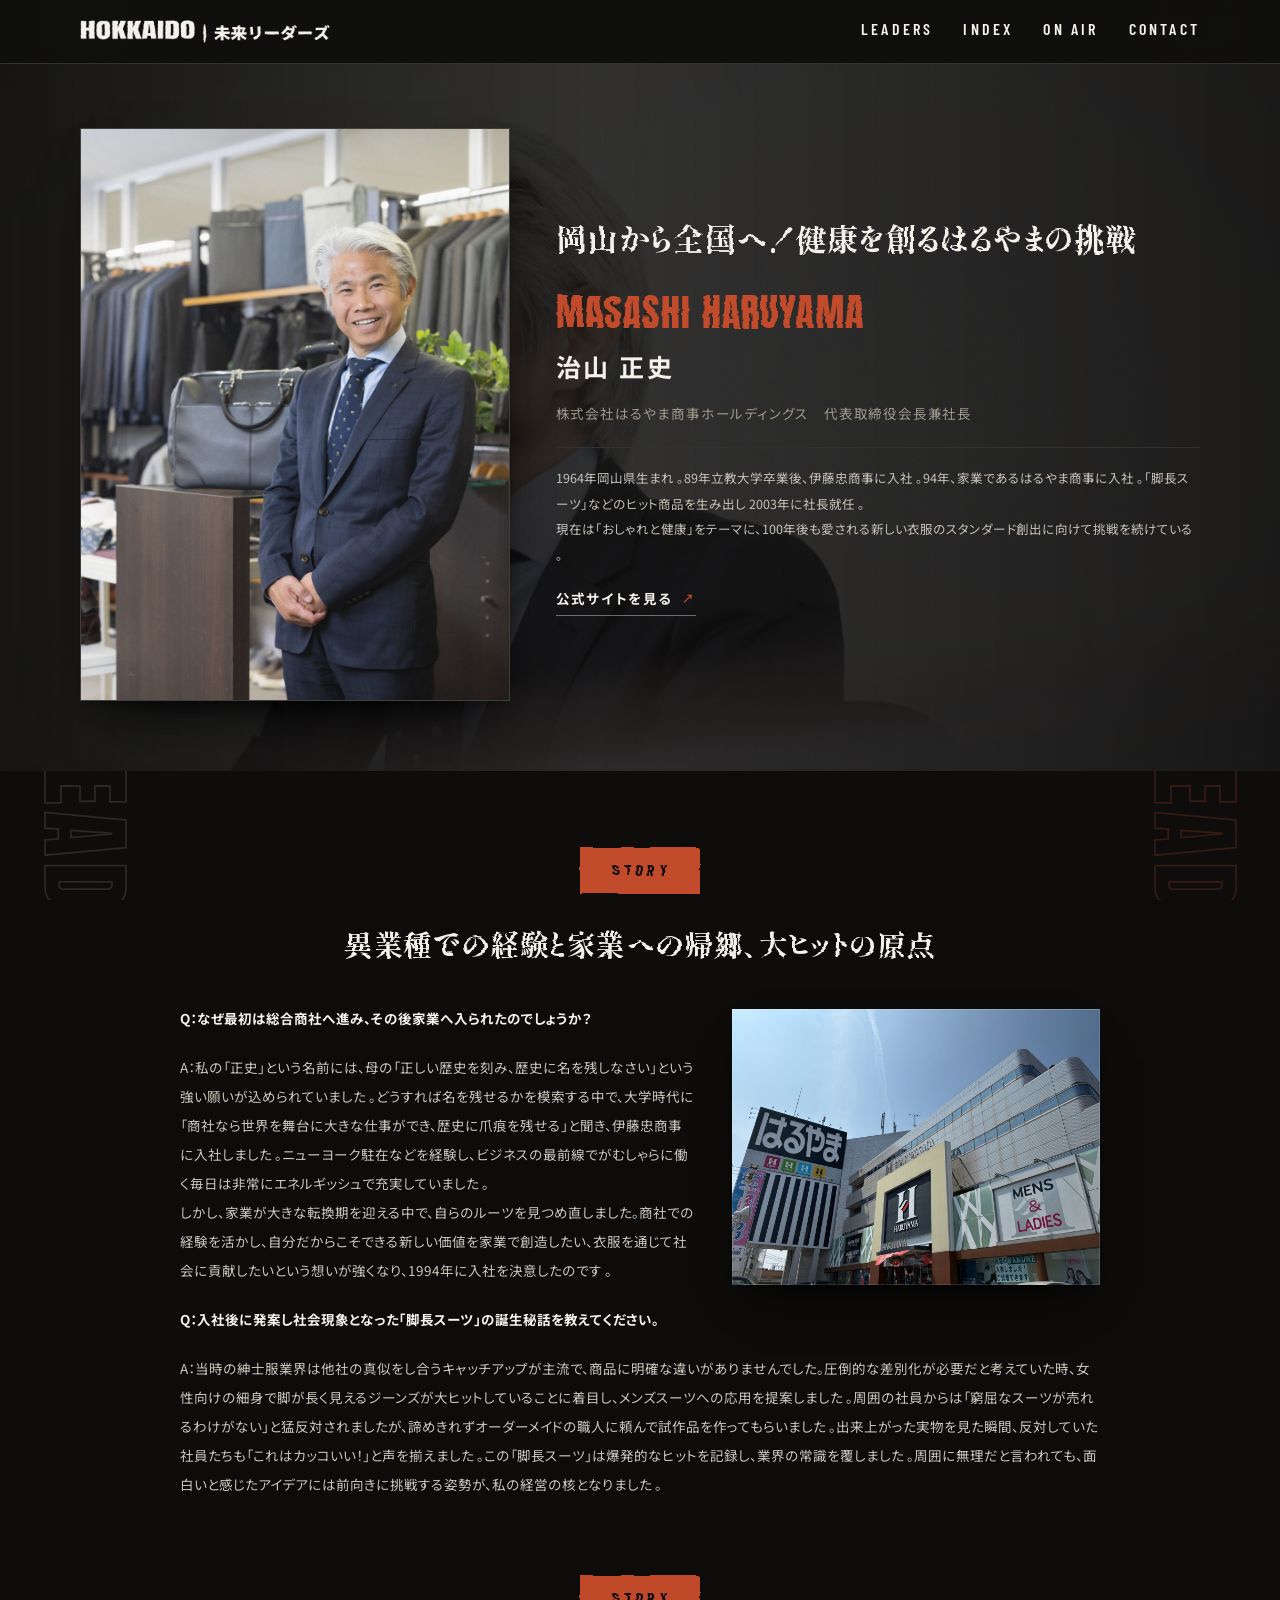
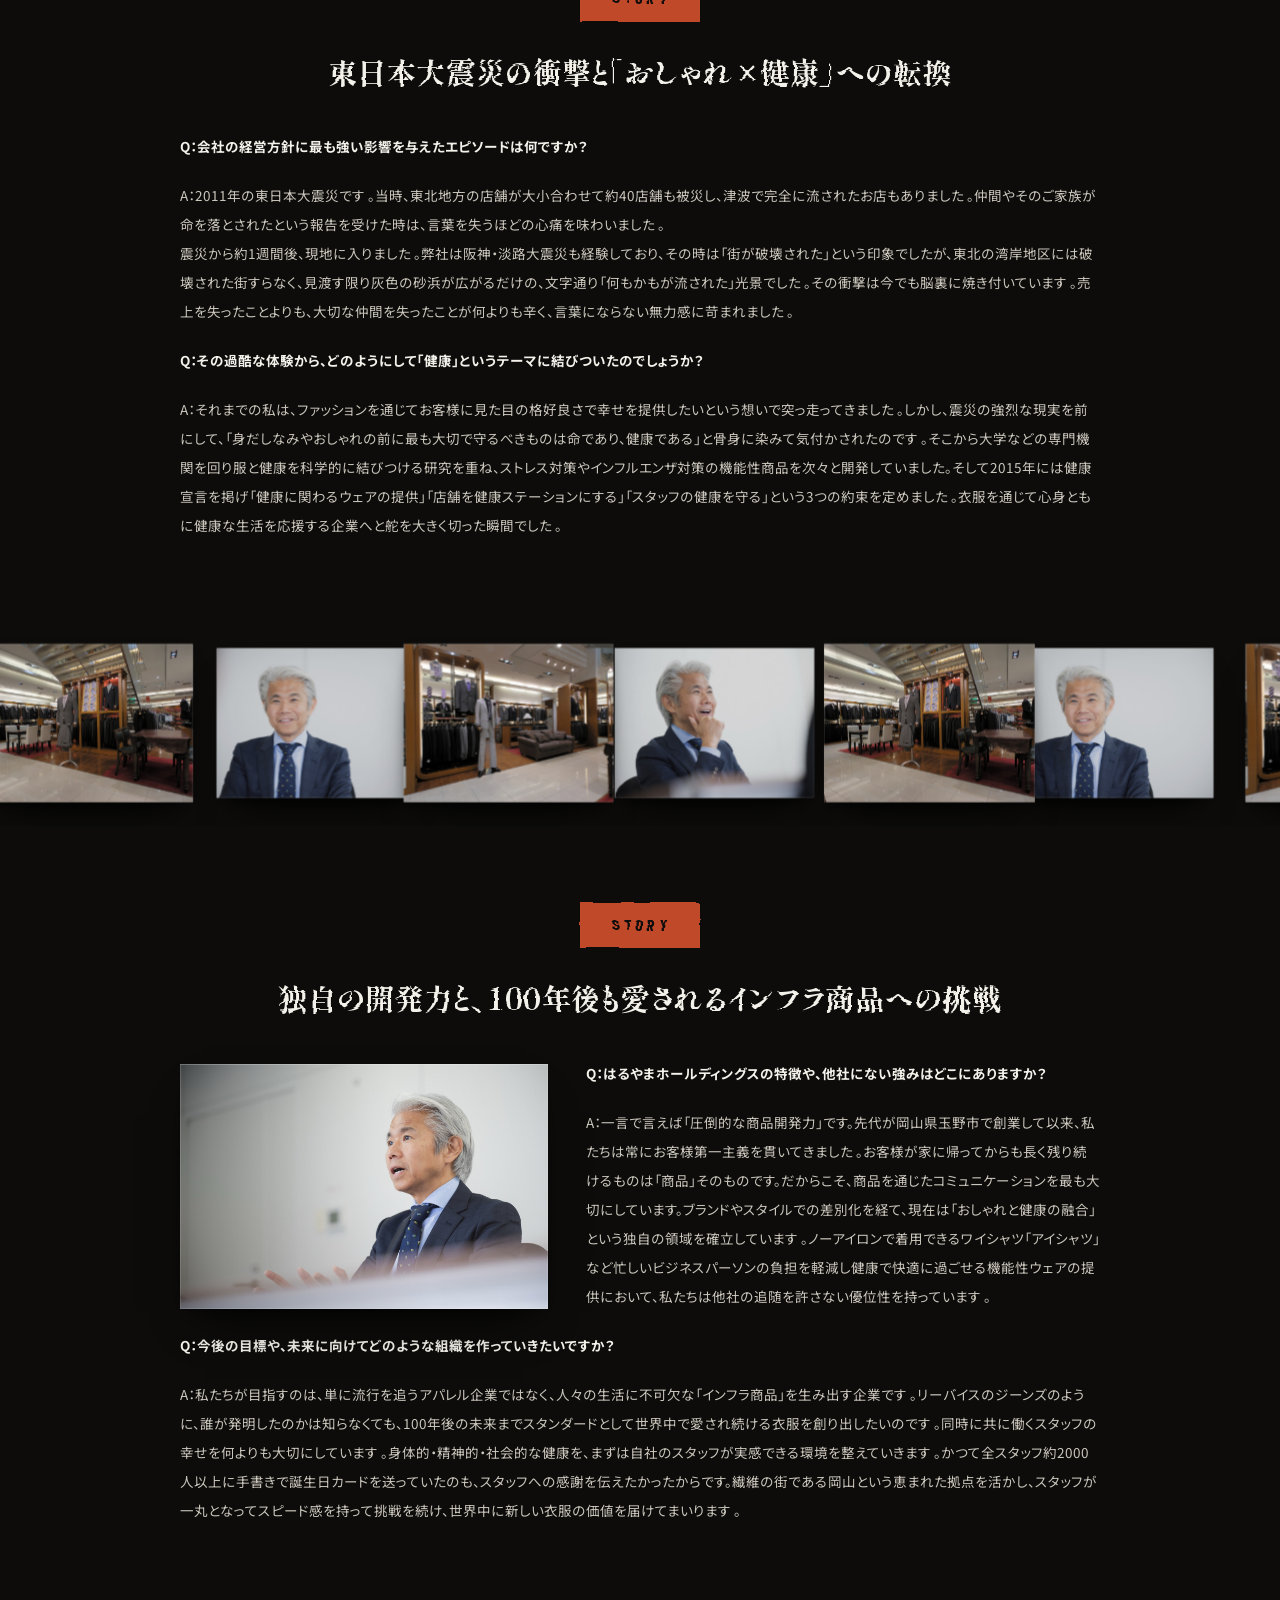
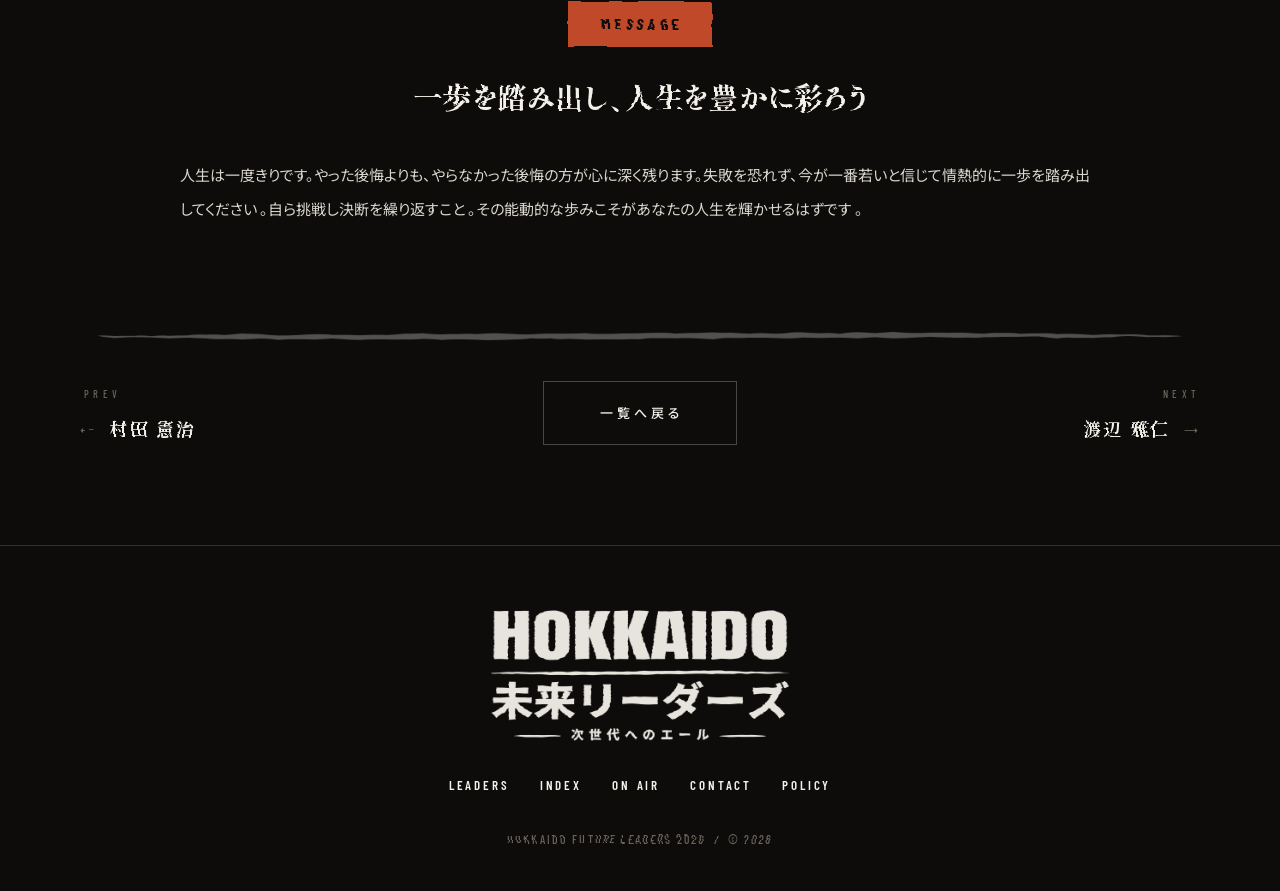
==== commit 071cb5ed: "サイト全体の調整とスマホ対応 - ページの出入りを黒からのフェードに統一（全ページ・遷移時も） - スマホのハンバーガーメニューを追加 - 写真に影と縁の陰影をつけ、ホバーは持ち上げ + 斜めの光に " ====
--- a/article.html
+++ b/article.html
@@ -5,10 +5,22 @@
 <meta name="viewport" content="width=device-width,initial-scale=1">
 <title>HOKKAIDO 未来リーダーズ</title>
 <meta name="description" content="北海道には、未来を創造するリーダーがいる。各地で事業を営む30人の言葉を記録するインタビューメディア。">
+<link rel="icon" href="assets/img/favicon-32.png" sizes="32x32">
+<link rel="icon" href="assets/img/favicon-16.png" sizes="16x16">
+<link rel="apple-touch-icon" href="assets/img/apple-touch-icon.png">
 <link rel="preconnect" href="https://fonts.googleapis.com">
 <link rel="preconnect" href="https://fonts.gstatic.com" crossorigin>
 <link href="https://fonts.googleapis.com/css2?family=Anton&family=Barlow+Condensed:wght@500;600;700&family=Noto+Sans+JP:wght@400;500;700;900&family=Shippori+Mincho:wght@600;800&display=swap" rel="stylesheet">
 <link rel="stylesheet" href="assets/css/style.css">
+<script>
+/* 表示直後を黒で覆う。薄くするのは assets/js/site.js */
+(function () {
+  if (window.matchMedia && window.matchMedia('(prefers-reduced-motion: reduce)').matches) return;
+  var r = document.documentElement;
+  r.className += ' is-opening';
+  setTimeout(function () { r.classList.remove('is-opening'); }, 4000);   /* 保険 */
+})();
+</script>
 </head>
 <body>
 
--- a/assets/css/style.css
+++ b/assets/css/style.css
@@ -23,6 +23,7 @@
 
   /* ロゴと同じ手描き罫線（mask 用。file:// でも読めるよう埋め込み） */
   --rule-wide:url("[data-uri]");
+  --noise:url("data:image/svg+xml;utf8,%3Csvg xmlns=\'http://www.w3.org/2000/svg\' width=\'260\' height=\'260\'%3E%3Cfilter id=\'g\'%3E%3CfeTurbulence type=\'fractalNoise\' baseFrequency=\'0.9\' numOctaves=\'4\' stitchTiles=\'stitch\'/%3E%3C/filter%3E%3Crect width=\'100%25\' height=\'100%25\' filter=\'url(%23g)\'/%3E%3C/svg%3E");
   --rule-short:url("[data-uri]");
 }
 *,*::before,*::after{box-sizing:border-box}
@@ -80,8 +81,16 @@
 
 /* ---- ヒーローの登場（CSS だけで完結） ---- */
 .p-hero__logo{animation:hero-in 1.15s cubic-bezier(.2,.7,.2,1) both}
-.p-hero__cap{animation:hero-in .9s .38s cubic-bezier(.2,.7,.2,1) both}
 @keyframes hero-in{from{opacity:0;transform:translateY(28px) scale(.98)}to{opacity:1;transform:none}}
+
+/* ---- ページの出入り（黒からのフェード） ----
+   開いた直後は黒く覆っておき、site.js が幕に差し替えて薄くする。
+   サイト内のリンクを踏んだときは、黒に戻してから次のページへ移る。 */
+html.is-opening::before{content:"";position:fixed;inset:0;z-index:300;background:var(--bg)}
+.l-fade{position:fixed;inset:0;z-index:300;pointer-events:none;background:var(--bg);
+  opacity:0;transition:opacity .5s ease}
+.l-fade.is-cover{opacity:1;transition:none}          /* 表示直後 */
+.l-fade.is-leaving{opacity:1;transition:opacity .32s ease}   /* 次のページへ */
 
 /* ---- 上端のスクロール進捗バー ---- */
 .l-progress{position:fixed;top:0;left:0;right:0;height:2px;z-index:70;pointer-events:none}
@@ -89,26 +98,41 @@
 
 @media (prefers-reduced-motion:reduce){
   .l-rail__track,.p-hero__track{animation:none}
-  .p-hero__logo,.p-hero__cap{animation:none}
+  .p-hero__logo{animation:none}
   .js-up,.js-left,.js-pop{opacity:1;transform:none;transition:none}
   .js-mask::after{display:none}
-}
+  .l-fade,html.is-opening::before{display:none}
+}
+
 @media (max-width:1700px){.l-rail{width:220px}.l-rail__track{font-size:122px;line-height:220px}}
 @media (max-width:1440px){.l-rail{width:170px}.l-rail__track{font-size:94px;line-height:170px}}
 @media (max-width:1200px){.l-rail{width:120px}.l-rail__track{font-size:66px;line-height:120px}}
-@media (max-width:900px){.l-rail{display:none}}
+/* スマホでも流す。文字が本文と重なるので細く・薄くする */
+@media (max-width:900px){.l-rail{width:86px}.l-rail__track{font-size:48px;line-height:86px;
+  -webkit-text-stroke-width:1.2px;-webkit-text-stroke-color:rgba(244,241,234,.07)}
+  .l-rail--right .l-rail__track{-webkit-text-stroke-color:rgba(192,73,42,.14)}}
+@media (max-width:680px){.l-rail{width:62px}.l-rail__track{font-size:34px;line-height:62px}}
 
 .l-header{position:sticky;top:0;z-index:60;background:rgba(13,12,11,.92);
   backdrop-filter:blur(8px);border-bottom:1px solid var(--line)}
+.l-header::after{content:"";position:absolute;inset:0;pointer-events:none;z-index:-1;
+  background-image:var(--noise);background-repeat:repeat;background-size:220px 220px;
+  opacity:.22;mix-blend-mode:overlay}
 .l-header__bar{max-width:var(--wrap);margin-inline:auto;padding:14px var(--gut);
   display:flex;align-items:center;justify-content:space-between;gap:24px;
   transition:padding .3s ease}
 .l-header.is-scrolled .l-header__bar{padding-top:8px;padding-bottom:8px}
 .l-header__logo img{width:250px;transition:width .3s ease}
 .l-header.is-scrolled .l-header__logo img{width:200px}
-.l-header__nav{display:flex;gap:28px;font-family:var(--f-en);font-weight:600;
-  font-size:14px;letter-spacing:.2em}
+.l-header__nav{display:flex;gap:30px;font-family:var(--f-en);font-weight:600;
+  font-size:16px;letter-spacing:.2em}
 .l-header__nav a{padding-bottom:3px;border-bottom:2px solid transparent;transition:.2s}
+/* スマホのメニュー（ボタンとパネルは assets/js/site.js が作る） */
+.l-nav{display:none}
+.l-menu{display:none;position:relative;z-index:70;flex-direction:column;justify-content:center;
+  gap:6px;width:40px;height:40px;padding:0;background:none;border:0;cursor:pointer}
+.l-menu i{display:block;width:26px;height:2px;background:var(--paper);
+  transition:transform .3s cubic-bezier(.2,.7,.2,1),opacity .2s}
 .l-header__nav a:hover{border-bottom-color:var(--accent)}
 
 .l-footer{border-top:1px solid var(--line);padding:64px 0 40px;text-align:center}
@@ -125,11 +149,9 @@
    SVG フィルター（#rough / #rough-s）で見出しのエッジをちぎれた質感にする。
    小さい文字に掛けると可読性が落ちるので、表示用の大きな文字だけに当てる。 */
 .u-defs{position:absolute;width:0;height:0;overflow:hidden}
-.p-intro__key,
 .p-display__ttl,
 .c-shead__en,
 .p-page__en{filter:url(#rough)}
-.p-hero__cap,
 .p-display__sub,
 .p-lead__catch,
 .p-lead__en,
@@ -142,17 +164,9 @@
 .c-p__en{filter:url(#rough-s)}
 
 /* 全面に薄いざらつきを重ねる */
-.u-grain{position:fixed;inset:0;z-index:80;pointer-events:none;opacity:.07;
+.u-grain{position:fixed;inset:0;z-index:80;pointer-events:none;opacity:.1;
   mix-blend-mode:overlay;background-repeat:repeat;background-size:260px 260px;
-  background-image:url("data:image/svg+xml;utf8,%3Csvg xmlns=\'http://www.w3.org/2000/svg\' width=\'260\' height=\'260\'%3E%3Cfilter id=\'g\'%3E%3CfeTurbulence type=\'fractalNoise\' baseFrequency=\'0.9\' numOctaves=\'4\' stitchTiles=\'stitch\'/%3E%3C/filter%3E%3Crect width=\'100%25\' height=\'100%25\' filter=\'url(%23g)\'/%3E%3C/svg%3E")}
-
-/* ---- ロゴと同じ手描きの罫線 ----
-   ロゴ素材（rule_wide / rule_short）を mask として使い、色だけ差し替えて罫線にする。
-   直線の border を置き換えることで、ロゴの荒々しい質感を各所に効かせる。 */
-.u-rule{--rule:var(--rule-wide);
-  display:block;height:11px;background:currentColor;
-  -webkit-mask:var(--rule) no-repeat center/100% 100%;
-          mask:var(--rule) no-repeat center/100% 100%}
+  background-image:var(--noise)}
 
 /* ---- ボタン共通 ----
    細いヘアライン枠。ホバーで左から白がスライドして反転し、字間がわずかに開く。
@@ -198,29 +212,49 @@
   -webkit-mask:var(--rule-wide) no-repeat center/100% 100%;
           mask:var(--rule-wide) no-repeat center/100% 100%}
 .c-shead__en{font-family:var(--f-dp);font-weight:400;font-size:38px;letter-spacing:.03em;line-height:1}
-.c-shead__en--lg{font-size:34px;line-height:1.2}
 .c-shead__ja{font-size:13px;color:var(--ash);letter-spacing:.2em}
 
 /* ---- group heading : Forbes 式のキーライン ---- */
 
 /* ---- person ---- */
-.c-row{display:grid;grid-template-columns:repeat(5,1fr);gap:22px;align-items:start}
+/* 横 5 枚。1 枚おきに段を落として不揃いに見せる */
+.c-row{position:relative;z-index:2;display:grid;grid-template-columns:repeat(5,1fr);
+  gap:22px;align-items:start}
 .c-p--down{margin-top:64px}
-.c-p__ph{position:relative;aspect-ratio:3/4;overflow:hidden;background:var(--panel-2)}
+.c-p__link{display:block}
+
+/* 写真は影で浮かせておき、ホバーでさらに持ち上げて光を一度だけ走らせる */
+.c-p__ph{position:relative;aspect-ratio:3/4;overflow:hidden;background:var(--panel-2);
+  box-shadow:0 16px 30px -16px rgba(0,0,0,.95),0 4px 10px -5px rgba(0,0,0,.7);
+  transition:filter .35s,transform .5s cubic-bezier(.2,.7,.3,1),box-shadow .5s}
 .c-p__ph img{position:absolute;inset:0;width:100%;height:100%;object-fit:cover;object-position:50% 22%;
   z-index:1;transition:transform .55s}
+/* 下からの暗がり（名前を読ませる）と、縁の陰影で厚みを出す */
+.c-p__ph::after{content:"";position:absolute;inset:0;z-index:2;
+  background:linear-gradient(to top,rgba(8,7,6,.9) 0%,rgba(8,7,6,0) 52%);
+  box-shadow:inset 0 0 0 1px rgba(244,241,234,.11),
+    inset 0 1px 0 0 rgba(255,255,255,.16),inset 0 -18px 26px -18px rgba(0,0,0,.9)}
+/* 斜めに走る光 */
+.c-p__ph::before{content:"";position:absolute;top:0;left:0;width:44%;height:100%;
+  z-index:4;pointer-events:none;opacity:0;transform:translateX(-160%) skewX(-18deg);
+  background:linear-gradient(90deg,rgba(255,255,255,0),rgba(255,255,255,.3),rgba(255,255,255,0))}
+@keyframes shine{
+  from{transform:translateX(-160%) skewX(-18deg);opacity:0}
+  18%{opacity:1}
+  to{transform:translateX(320%) skewX(-18deg);opacity:0}}
+
+.c-p__en{position:absolute;left:13px;bottom:12px;z-index:3;font-family:var(--f-dp);
+  font-weight:400;font-size:26px;line-height:1.04;letter-spacing:.02em;color:var(--paper)}
+.c-p__jp{font-size:18px;font-weight:700;letter-spacing:.08em;margin-top:14px}
+.c-p__co{font-size:12.5px;line-height:1.75;color:var(--ash);margin-top:6px}
+.c-p__co span{color:var(--ash-2)}
+.c-p__jp,.c-p__co{transition:color .25s}
+
+.c-p__link:hover .c-p__ph{filter:brightness(1.14);transform:translateY(-10px);
+  box-shadow:0 42px 62px -26px rgba(0,0,0,1),0 12px 24px -10px rgba(0,0,0,.85)}
 .c-p__link:hover .c-p__ph img{transform:scale(1.045)}
-.c-p__ph::after{content:"";position:absolute;inset:0;z-index:2;
-  background:linear-gradient(to top,rgba(8,7,6,.9) 0%,rgba(8,7,6,0) 52%)}
-.c-p__en{position:absolute;left:12px;bottom:11px;z-index:3;font-family:var(--f-dp);
-  font-weight:400;font-size:22px;line-height:1.04;letter-spacing:.02em;color:var(--paper)}
-.c-p__jp{font-size:16px;font-weight:700;letter-spacing:.08em;margin-top:13px}
-.c-p__co{font-size:11.5px;line-height:1.7;color:var(--ash);margin-top:5px}
-.c-p__co span{color:var(--ash-2)}
-.c-p__link:hover .c-p__ph{filter:brightness(1.14)}
-.c-p__jp,.c-p__co{transition:color .25s}
+.c-p__link:hover .c-p__ph::before{animation:shine .8s cubic-bezier(.3,.6,.3,1) forwards}
 .c-p__link:hover .c-p__jp{color:var(--accent)}
-.c-p__ph{transition:filter .35s}
 
 /* ---- index list ---- */
 .c-idx{border-top:1px solid var(--line)}
@@ -250,8 +284,6 @@
     linear-gradient(to bottom,rgba(10,9,8,.58) 0%,rgba(10,9,8,.74) 58%,rgba(13,12,11,1) 100%)}
 .p-hero__body{position:relative;z-index:3;text-align:center;padding:0 var(--gut)}
 .p-hero__logo{width:660px;max-width:100%;margin-inline:auto}
-.p-hero__cap{margin-top:30px;font-family:var(--f-jp);font-weight:700;
-  font-size:15px;letter-spacing:.26em}
 
 /* ---- intro ---- */
 .p-intro{position:relative;background:var(--panel);overflow:hidden;
@@ -262,11 +294,15 @@
 .p-intro__copy{writing-mode:vertical-rl;text-orientation:mixed;
   font-family:var(--f-mc);font-weight:600;font-size:clamp(19px,1.95vw,31px);
   line-height:2.6;letter-spacing:.16em;text-align:start}
+/* 行ごとの強弱：頭 2 行を強く、列挙は控えめに、結びを中くらいに */
+.p-intro__copy > span{display:block;font-size:.86em;letter-spacing:.14em;color:#A9A296}
+.p-intro__copy .is-lead{font-size:1.3em;font-weight:800;letter-spacing:.2em;color:var(--paper)}
+.p-intro__copy .is-end{font-size:1.08em;letter-spacing:.18em;color:var(--paper)}
 
 /* ---- display band : 巨大見出し + タブ ---- */
+.p-display > .l-wrap{max-width:1440px}
 .p-display{position:relative;text-align:center;overflow:hidden;
   padding:clamp(120px,13vh,200px) 0 clamp(110px,11vh,170px)}
-.p-display > .l-wrap{max-width:1440px}
 .p-display__ttl{display:flex;align-items:center;justify-content:center;gap:clamp(20px,3vw,44px);
   font-family:var(--f-dp);font-weight:400;font-size:clamp(44px,6.4vw,106px);line-height:1;
   letter-spacing:.13em;text-indent:.13em}
@@ -286,18 +322,16 @@
 
 /* ---- groups : Forbes 式パネル ---- */
 .p-group{padding:clamp(52px,6vw,88px) 0 0}
+.p-group:last-of-type{padding-bottom:clamp(40px,5vw,72px)}
 .c-ghead{position:relative;display:flex;align-items:baseline;gap:20px;
-  padding:20px 4px;margin-bottom:0;color:var(--accent)}
-.c-ghead::before,.c-ghead::after{content:"";position:absolute;left:0;right:0;height:11px;
+  padding:22px 4px 0;color:var(--accent)}
+.c-ghead::before{content:"";position:absolute;left:0;right:0;top:0;height:11px;
   background:currentColor;
   -webkit-mask:var(--rule-wide) no-repeat center/100% 100%;
           mask:var(--rule-wide) no-repeat center/100% 100%}
-.c-ghead::before{top:0}
-.c-ghead::after{bottom:0;transform:scaleX(-1)}
-.c-ghead__ttl{position:relative;font-family:var(--f-dp);font-weight:400;font-size:29px;
-  letter-spacing:.06em;line-height:1.1;color:var(--accent)}
-.c-panel{position:relative;background:var(--panel);padding:52px 34px 60px;overflow:hidden}
-.c-row{position:relative;z-index:2}
+.c-ghead__ttl{position:relative;font-family:var(--f-dp);font-weight:400;font-size:40px;
+  letter-spacing:.06em;line-height:1;color:var(--accent)}
+.c-panel{position:relative;padding:26px 0 0}
 
 /* ---- index / on air / contact ---- */
 .p-index{padding:86px 0}
@@ -327,27 +361,26 @@
 
 /* ---- 下層ページ（policy / contact） ---- */
 .p-page{padding:72px 0 96px}
-.p-page__head{position:relative;padding-bottom:26px;margin-bottom:48px;color:var(--paper)}
+.p-page__head{position:relative;padding-bottom:30px;margin-bottom:56px;color:var(--paper)}
 .p-page__head::after{content:"";position:absolute;left:0;right:0;bottom:0;height:10px;opacity:.34;
   background:currentColor;
   -webkit-mask:var(--rule-wide) no-repeat center/100% 100%;
           mask:var(--rule-wide) no-repeat center/100% 100%}
-.p-page__en{font-family:var(--f-dp);font-weight:400;font-size:44px;line-height:1;letter-spacing:.08em}
-.p-page__ja{margin-top:12px;font-size:13px;letter-spacing:.22em;color:var(--ash)}
+.p-page__en{font-family:var(--f-dp);font-weight:400;font-size:clamp(48px,5.4vw,72px);
+  line-height:1;letter-spacing:.08em}
+.p-page__ja{margin-top:16px;font-size:14px;letter-spacing:.24em;color:var(--ash)}
 .p-page__body{max-width:820px}
 .p-page__lead{font-size:15px;line-height:2.2;color:#DAD6CD;max-width:820px}
 .p-page__body h2{margin:44px 0 14px;padding-left:14px;font-size:17px;font-weight:700;
   letter-spacing:.06em;border-left:4px solid var(--accent)}
 .p-page__body p{font-size:14.5px;line-height:2.15;color:#CBC6BC;margin-bottom:16px}
 .p-page__body ul{margin:0 0 16px;padding-left:1.1em;list-style:disc}
+.p-page__body ol{margin:0 0 16px;padding-left:1.5em;list-style:decimal}
 .p-page__body li{font-size:14.5px;line-height:2.1;color:#CBC6BC;margin-bottom:4px}
 .p-page__body a{color:var(--accent);border-bottom:1px solid currentColor;overflow-wrap:anywhere}
-.p-page__spec{margin-top:48px;border-top:1px solid var(--line)}
-.p-page__spec > div{display:grid;grid-template-columns:120px 1fr;gap:16px;
-  padding:13px 0;border-bottom:1px solid var(--line)}
-.p-page__spec dt{font-family:var(--f-en);font-weight:600;font-size:11.5px;
-  letter-spacing:.2em;color:var(--ash-2)}
-.p-page__spec dd{font-size:14px}
+.p-page__act{margin-top:44px}
+.p-page__body a.c-btn{color:var(--paper);border-bottom:0;font-size:13px}
+.p-page__body a.c-btn:hover{color:var(--bg)}
 
 /* ---- フォーム ---- */
 .c-form{max-width:720px;margin-top:36px}
@@ -372,8 +405,7 @@
 .c-form__note{margin-top:20px;font-size:12.5px;line-height:2;color:var(--ash-2)}
 
 @media (max-width:680px){
-  .p-page__en{font-size:30px}
-  .p-page__spec > div{grid-template-columns:1fr;gap:4px}
+  .p-page__en{font-size:34px}
 }
 
 /* ---- article ---- */
@@ -385,18 +417,29 @@
 .p-lead__bg::after{content:"";position:absolute;inset:0;
   background:linear-gradient(to right,rgba(13,12,11,.95) 0%,rgba(13,12,11,.84) 46%,rgba(13,12,11,.93) 100%)}
 .p-lead__grid{display:grid;grid-template-columns:.8fr 1.2fr;gap:46px;align-items:center}
-.p-lead__ph{aspect-ratio:3/4;overflow:hidden;background:var(--panel-2);
-  border:1px solid rgba(244,241,234,.14)}
+.p-lead__ph{position:relative;aspect-ratio:3/4;overflow:hidden;background:var(--panel-2);
+  border:1px solid rgba(244,241,234,.14);
+  transition:transform .5s cubic-bezier(.2,.7,.3,1),box-shadow .5s;
+  box-shadow:0 34px 60px -28px rgba(0,0,0,1),0 8px 20px -10px rgba(0,0,0,.75)}
 .p-lead__ph img{width:100%;height:100%;object-fit:cover;object-position:50% 22%}
+.p-lead__ph::before{content:"";position:absolute;top:0;left:0;width:44%;height:100%;
+  z-index:4;pointer-events:none;opacity:0;transform:translateX(-160%) skewX(-18deg);
+  background:linear-gradient(90deg,rgba(255,255,255,0),rgba(255,255,255,.26),rgba(255,255,255,0))}
+.p-lead__ph:hover{transform:translateY(-10px);
+  box-shadow:0 52px 74px -30px rgba(0,0,0,1),0 14px 26px -12px rgba(0,0,0,.85)}
+.p-lead__ph:hover::before{animation:shine .8s cubic-bezier(.3,.6,.3,1) forwards}
 .p-lead__catch{font-family:var(--f-mc);font-weight:800;font-size:31px;line-height:1.62;
   margin:0 0 28px;letter-spacing:.02em}
-.p-lead__en{font-family:var(--f-dp);font-weight:400;font-size:29px;line-height:1.1;
+.p-lead__en{font-family:var(--f-dp);font-weight:400;font-size:38px;line-height:1.06;
   letter-spacing:.03em;color:var(--accent)}
-.p-lead__jp{font-size:19px;font-weight:700;letter-spacing:.1em;margin-top:9px}
-.p-lead__co{font-size:12.5px;line-height:1.9;color:var(--ash);margin-top:9px;letter-spacing:.06em}
-.p-lead__site{display:inline-block;margin-top:5px;font-family:var(--f-en);font-weight:500;
-  font-size:12px;letter-spacing:.06em;color:var(--ash-2);border-bottom:1px solid var(--line);
-  overflow-wrap:anywhere}
+.p-lead__jp{font-size:25px;font-weight:700;letter-spacing:.1em;margin-top:11px}
+.p-lead__co{font-size:13.5px;line-height:1.9;color:var(--ash);margin-top:11px;letter-spacing:.06em}
+.p-lead__site{display:inline-flex;align-items:center;gap:10px;margin-top:18px;
+  padding-bottom:4px;font-size:13.5px;font-weight:700;letter-spacing:.1em;
+  color:var(--paper);border-bottom:1px solid rgba(244,241,234,.4);
+  transition:color .25s,border-color .25s}
+.p-lead__site::after{content:"↗";font-size:12px;line-height:1;color:var(--accent)}
+.p-lead__site:hover{color:var(--accent);border-bottom-color:var(--accent)}
 .p-lead__prof{font-size:12.5px;line-height:2.05;color:#C4BFB5;margin-top:20px;
   padding-top:17px;border-top:1px solid var(--line)}
 
@@ -409,19 +452,34 @@
   font-size:29px;line-height:1.6;letter-spacing:.02em}
 .p-spot__text{max-width:920px;margin:38px auto 0}
 .p-spot__text::after{content:"";display:block;clear:both}
-.p-spot__ph{width:40%;margin:5px 0 24px 38px;float:right}
-.p-spot__ph--l{float:left;margin:5px 38px 24px 0}
-.p-spot__ph img{width:100%}
+.p-spot__ph{position:relative;width:40%;margin:5px 0 14px 38px;float:right;
+  transition:transform .5s cubic-bezier(.2,.7,.3,1),box-shadow .5s;
+  box-shadow:0 26px 46px -24px rgba(0,0,0,1),0 6px 16px -8px rgba(0,0,0,.7)}
+.p-spot__ph--l{float:left;margin:5px 38px 14px 0}
+.p-spot__ph img{width:100%;display:block}
+.p-spot__ph:hover{transform:translateY(-8px);
+  box-shadow:0 40px 60px -26px rgba(0,0,0,1),0 10px 22px -10px rgba(0,0,0,.8)}
+/* 縁の厚み。反対側の面が落ちて見えるように片側を濃くする */
+.p-spot__ph::before{content:"";position:absolute;inset:0;z-index:4;pointer-events:none;
+  box-shadow:inset 0 0 0 1px rgba(244,241,234,.13),inset 0 1px 0 0 rgba(255,255,255,.14);
+  background:linear-gradient(100deg,rgba(255,255,255,.1),rgba(255,255,255,0) 38%,rgba(0,0,0,.28))}
+.p-spot__ph--l::before{background:linear-gradient(260deg,rgba(255,255,255,.1),rgba(255,255,255,0) 38%,rgba(0,0,0,.28))}
 .p-spot__text p{font-size:13.5px;line-height:2.15;color:#CBC6BC;margin-bottom:20px}
 .p-spot__text p:last-child{margin-bottom:0}
 .p-spot__q{color:var(--paper)!important;font-weight:700}
 .p-spot--msg .p-spot__text p{font-size:15px;line-height:2.3;color:#DAD6CD}
 
 /* 全幅フォトストリップ（連続スクロール） */
-.p-strip{position:relative;z-index:2;margin-top:80px;overflow:hidden}
-.p-strip__track{display:flex;width:max-content;
+/* 1 枚ずつ手前・奥に置いて、重なりと影で厚みを出す */
+.p-strip{position:relative;z-index:2;margin-top:80px;padding:26px 0;overflow:hidden;
+  perspective:1400px}
+.p-strip__track{display:flex;width:max-content;transform-style:preserve-3d;
   animation-name:strip-scroll;animation-timing-function:linear;animation-iteration-count:infinite}
-.p-strip img{flex:none;width:16vw;aspect-ratio:4/3;object-fit:cover}
+.p-strip img{flex:none;width:16vw;aspect-ratio:4/3;object-fit:cover;
+  outline:1px solid rgba(244,241,234,.12);outline-offset:-1px;
+  box-shadow:0 24px 40px -20px rgba(0,0,0,1),0 6px 14px -7px rgba(0,0,0,.8)}
+.p-strip img:nth-child(odd){transform:translateZ(38px);position:relative;z-index:2}
+.p-strip img:nth-child(even){transform:translateZ(-38px);filter:brightness(.86)}
 @keyframes strip-scroll{from{transform:translateX(0)}to{transform:translateX(-50%)}}
 @media (prefers-reduced-motion:reduce){
   .p-strip{overflow-x:auto}
@@ -469,7 +527,7 @@
   .p-spot__ph{width:46%}
   .p-strip img{width:30vw}
   .p-intro__copy{font-size:clamp(18px,3.6vw,24px);line-height:2.3;letter-spacing:.12em}
-  .c-panel{padding:40px 20px 46px}
+  .c-panel{padding:34px 0 0}
   .c-row{grid-template-columns:repeat(3,1fr);gap:30px}
   .c-p--down{margin-top:0}
   .p-intro__grid{grid-template-columns:1fr;gap:34px}
@@ -482,24 +540,43 @@
   .p-display{padding:78px 0 64px}
   .p-display__ttl{font-size:32px;gap:14px}
   .p-display__sub{font-size:15px}
-  .p-display__nav{gap:8px}
-  .p-display__nav a{padding:12px 18px;font-size:12.5px}
+  /* 5 つを 2 列に並べ、最後の 1 つだけ中央に置く */
+  .p-display__nav{display:grid;grid-template-columns:repeat(2,1fr);gap:10px;
+    max-width:340px;margin-inline:auto}
+  .p-display__nav a{padding:15px 8px;font-size:13px}
+  .p-display__nav a:last-child{grid-column:1 / -1;width:calc(50% - 5px);justify-self:center}
   :root{--gut:22px}
   .l-header__logo img{width:190px}
+  /* ハンバーガー。ボタンとパネルは JS が作るので、動かない環境では出ない */
+  .l-menu{display:flex}
   .l-header__nav{display:none}
+  .l-nav{display:flex;position:fixed;inset:0;z-index:65;
+    align-items:center;justify-content:center;background:var(--bg);
+    opacity:0;visibility:hidden;transition:opacity .3s ease,visibility .3s}
+  .l-nav nav{display:flex;flex-direction:column;align-items:center;gap:32px;
+    font-family:var(--f-en);font-weight:600;font-size:21px;
+    letter-spacing:.26em;text-indent:.26em}
+  .l-nav a{opacity:0;transform:translateY(14px);
+    transition:opacity .4s ease,transform .5s cubic-bezier(.2,.7,.2,1);
+    transition-delay:calc(var(--i) * .05s)}
+  html.is-nav{overflow:hidden}
+  html.is-nav .l-header{z-index:70}
+  html.is-nav .l-nav{opacity:1;visibility:visible}
+  html.is-nav .l-nav a{opacity:1;transform:none}
+  html.is-nav .l-menu i:nth-child(1){transform:translateY(8px) rotate(45deg)}
+  html.is-nav .l-menu i:nth-child(2){opacity:0}
+  html.is-nav .l-menu i:nth-child(3){transform:translateY(-8px) rotate(-45deg)}
   .c-row{grid-template-columns:repeat(2,1fr);gap:22px}
   .p-hero{height:100svh;min-height:420px}
   .p-hero__track img{width:52vw}
   .p-hero__logo{width:100%}
-  .p-hero__cap{font-size:12px;letter-spacing:.18em}
-  .p-intro__key{font-size:28px}
   .p-intro__copy{font-size:16px;line-height:2.1}
-  .c-ghead__ttl,.c-ghead__no{font-size:22px}
+  .c-ghead__ttl{font-size:26px}
   .c-idx__row a{grid-template-columns:1fr;row-gap:2px}
   .c-idx__row .ar{text-align:left}
   .c-shead__en{font-size:28px}
-  .p-lead__catch{font-size:22px}
-  .p-lead__en{font-size:23px}
+  .p-lead__catch{font-size:20px;line-height:1.72;margin-bottom:22px}
+  .p-lead__en{font-size:29px}
   .p-spot__ttl{font-size:21px}
   .p-art__nav{grid-template-columns:1fr;gap:26px;padding:32px 0 72px;justify-items:center}
   .p-art__prev,.p-art__next{justify-self:center;text-align:center}
@@ -509,3 +586,14 @@
   .p-strip img{width:46vw}
   .p-spot__ph{float:none;width:100%;margin:0 0 24px}
 }
+/* 狭い端末。カードは 1 列に落とさず、余白と文字で詰める */
+@media (max-width:380px){
+  :root{--gut:16px}
+  .c-row{grid-template-columns:repeat(2,1fr);gap:14px}
+  .c-p__en{font-size:22px}
+  .c-p__jp{font-size:16px;margin-top:11px}
+  .c-p__co{font-size:11.5px}
+  .l-header__logo img{width:160px}
+  .p-display__nav{max-width:290px}
+  .p-display__nav a{padding:14px 4px;font-size:12px}
+}
